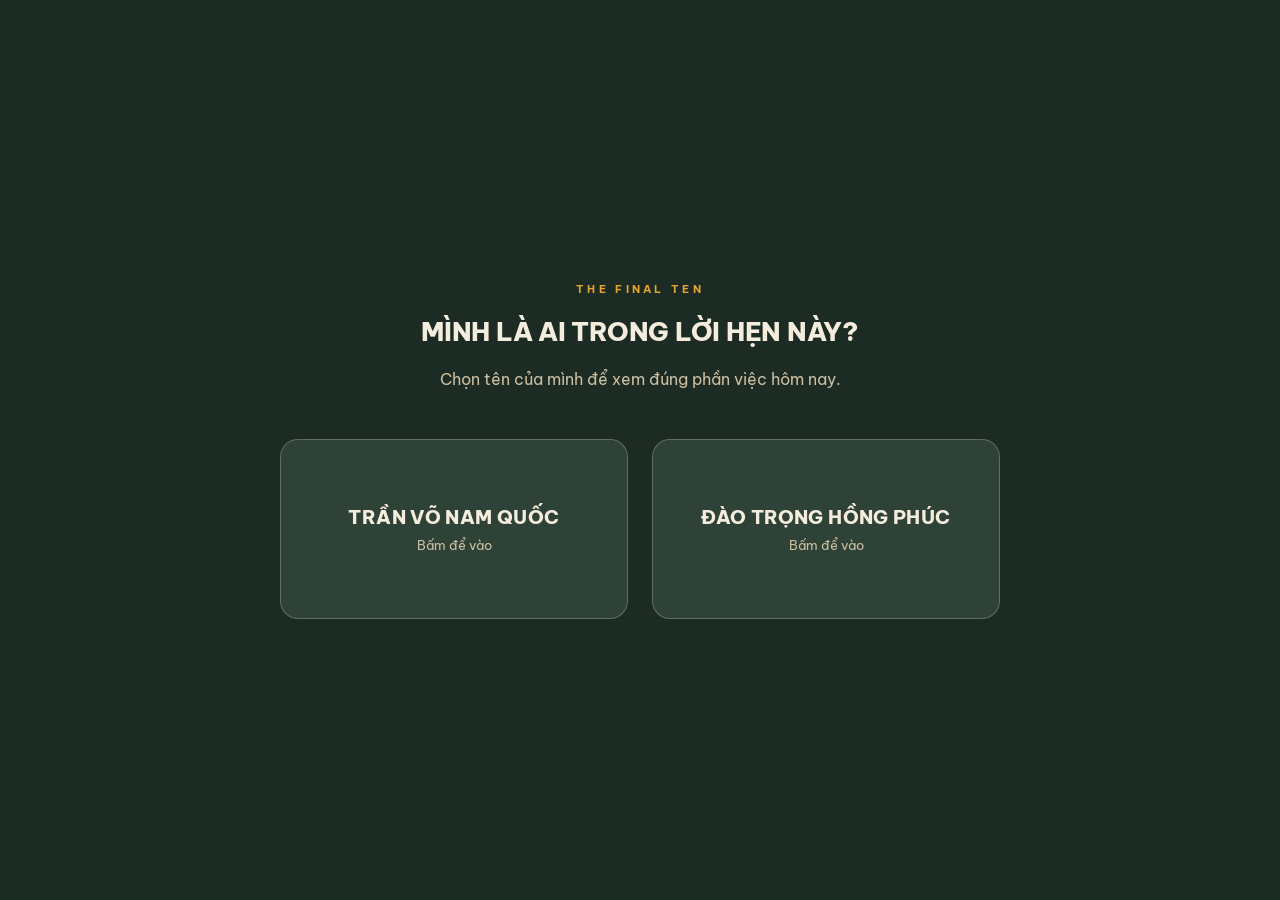
==== journal.html @ 096406b3 "Đưa web THE FINAL TEN lên" ====
<!doctype html>
<html lang="vi">
<head>
  <meta charset="UTF-8" />
  <meta name="viewport" content="width=device-width, initial-scale=1.0" />
  <title>Nhật ký · THE FINAL TEN</title>
  <link rel="stylesheet" href="css/style.css" />
</head>
<body>
  <header class="site-header" id="site-header"></header>

  <main>
    <section class="page-hero">
      <div class="wrap wrap--mid">
        <h1 id="page-title"></h1>
        <p id="page-lead"></p>
      </div>
    </section>

    <section class="section-cream" style="padding-top:0">
      <div class="wrap wrap--mid">
        <form id="journal-form" class="form-card">
          <div class="form-field">
            <label id="lbl-upload">Ảnh</label>
            <div class="upload-box" id="upload-box">
              <p id="upload-hint-text"></p>
              <input type="file" id="f-photo" accept="image/*" style="display:none" />
            </div>
            <div class="upload-preview" id="upload-preview" style="display:none">
              <img id="upload-preview-img" style="width:100%" />
            </div>
          </div>
          <div class="form-field">
            <label for="f-date">Ngày</label>
            <input type="date" id="f-date" required />
          </div>
          <div class="form-field">
            <label for="f-note" id="lbl-note">Ghi chú</label>
            <textarea id="f-note"></textarea>
            <p class="hint" id="prompt-hints"></p>
          </div>
          <button type="submit" class="btn btn-primary" id="btn-add"></button>
        </form>

        <div id="journal-list" style="margin-top:48px"></div>
      </div>
    </section>
  </main>

  <script type="module" src="js/journal.js"></script>
</body>
</html>
---- css/style.css ----
@import url("https://fonts.googleapis.com/css2?family=Be+Vietnam+Pro:wght@400;500;600;700;800;900&display=swap");

:root {
  --race-red: #ad2419;
  --race-red-dark: #7c1810;
  --race-yellow: #e8a52e;
  --race-yellow-dark: #b97e18;

  --cream: #f4ecdc;
  --cream-dim: #cdc0a2;
  --cream-soft: #e9ddc4;

  --earth: #6b4a32;
  --earth-dark: #4a3322;
  --earth-light: #8a6446;

  --forest: #2e4238;
  --forest-light: #3b5347;
  --forest-dark: #1c2b23;

  --ink: #201c16;
}

* {
  box-sizing: border-box;
}

html {
  scroll-behavior: smooth;
}

body {
  margin: 0;
  background: var(--cream);
  color: var(--ink);
  font-family: "Be Vietnam Pro", Arial, Helvetica, sans-serif;
  line-height: 1.5;
}

a {
  color: inherit;
}

img {
  max-width: 100%;
  display: block;
}

.wrap {
  max-width: 1120px;
  margin: 0 auto;
  padding: 0 20px;
}
.wrap--narrow {
  max-width: 760px;
}
.wrap--mid {
  max-width: 920px;
}

.contour-bg {
  background-image:
    repeating-radial-gradient(circle at 20% 30%, transparent 0, transparent 38px, rgba(244, 236, 220, 0.06) 39px, rgba(244, 236, 220, 0.06) 40px),
    repeating-radial-gradient(circle at 85% 70%, transparent 0, transparent 46px, rgba(244, 236, 220, 0.05) 47px, rgba(244, 236, 220, 0.05) 48px);
}

/* ---------- Header ---------- */
.site-header {
  position: sticky;
  top: 0;
  z-index: 40;
  background: rgba(32, 28, 22, 0.95);
  backdrop-filter: blur(6px);
  border-bottom: 1px solid rgba(107, 74, 50, 0.4);
  color: var(--cream);
}
.site-header .wrap {
  height: 56px;
  display: flex;
  align-items: center;
  justify-content: space-between;
  gap: 16px;
}
.site-header .brand {
  font-weight: 800;
  letter-spacing: 0.02em;
  font-size: 15px;
  text-decoration: none;
  color: var(--cream);
  white-space: nowrap;
}
.site-header nav {
  display: flex;
  gap: 20px;
  font-size: 14px;
  color: var(--cream-dim);
}
.site-header nav a {
  text-decoration: none;
  color: inherit;
}
.site-header nav a:hover,
.site-header nav a[aria-current="page"] {
  color: var(--cream);
}
.header-actions {
  display: flex;
  align-items: center;
  gap: 12px;
}
.btn-log-small {
  font-size: 13px;
  font-weight: 700;
  background: var(--race-red);
  color: var(--cream);
  padding: 7px 14px;
  border-radius: 999px;
  text-decoration: none;
  white-space: nowrap;
}
.btn-log-small:hover {
  background: var(--race-red-dark);
}
.whoami {
  font-size: 12px;
  color: var(--cream-dim);
  background: none;
  border: none;
  cursor: pointer;
  font-family: inherit;
}
.whoami:hover {
  color: var(--cream);
}
.nav-mobile {
  display: none;
}

@media (max-width: 820px) {
  .site-header nav {
    display: none;
  }
  .nav-mobile {
    display: flex;
    gap: 16px;
    font-size: 12px;
    color: var(--cream-dim);
    overflow-x: auto;
    padding: 0 20px 10px;
  }
  .nav-mobile a {
    text-decoration: none;
    color: inherit;
    white-space: nowrap;
  }
}

/* ---------- Buttons ---------- */
.btn {
  display: inline-block;
  padding: 13px 22px;
  border-radius: 999px;
  font-weight: 700;
  font-size: 14px;
  text-decoration: none;
  cursor: pointer;
  border: none;
  font-family: inherit;
}
.btn-primary {
  background: var(--race-yellow);
  color: var(--ink);
}
.btn-primary:hover {
  background: var(--race-yellow-dark);
}
.btn-outline {
  background: transparent;
  border: 1px solid rgba(244, 236, 220, 0.4);
  color: var(--cream);
}
.btn-outline:hover {
  background: rgba(244, 236, 220, 0.1);
}
.btn-outline-dark {
  background: transparent;
  border: 1px solid rgba(32, 28, 22, 0.3);
  color: var(--ink);
}
.btn-outline-dark:hover {
  background: rgba(32, 28, 22, 0.06);
}

/* ---------- Sections generic ---------- */
section {
  padding: 64px 0;
}
.section-cream { background: var(--cream); }
.section-cream-soft { background: var(--cream-soft); }
.section-forest { background: var(--forest); color: var(--cream); }
.section-forest-dark { background: var(--forest-dark); color: var(--cream); }
.section-earth-dark { background: var(--earth-dark); color: var(--cream); }
.section-ink { background: var(--ink); color: var(--cream); }
.section-red {
  background: linear-gradient(135deg, var(--race-red), var(--race-red-dark) 60%, var(--ink));
  color: var(--cream);
}

.eyebrow {
  font-size: 11px;
  letter-spacing: 0.3em;
  font-weight: 700;
  color: var(--race-yellow);
  margin: 0 0 16px;
}
h1, h2, h3 {
  font-weight: 800;
  margin: 0;
  letter-spacing: -0.01em;
}
.dim { opacity: 0.72; }

/* ---------- Hero ---------- */
.hero-inner {
  padding-top: 72px;
  padding-bottom: 88px;
  position: relative;
}
.hero-title {
  font-size: clamp(2.6rem, 7vw, 4.5rem);
  line-height: 0.95;
  margin-top: 8px;
}
.hero-subtitle {
  font-size: clamp(1.2rem, 3vw, 1.6rem);
  font-weight: 700;
  margin-top: 14px;
}
.hero-intro {
  margin-top: 28px;
  color: var(--cream-dim);
  font-size: 1.05rem;
}
.hero-intro p { margin: 2px 0; }
.countdown-label {
  font-size: 12px;
  letter-spacing: 0.2em;
  color: var(--cream-dim);
  margin: 40px 0 16px;
}
.countdown {
  display: flex;
  align-items: flex-end;
  gap: 10px;
  flex-wrap: wrap;
}
.countdown .unit {
  display: flex;
  flex-direction: column;
  align-items: center;
}
.countdown .val {
  font-size: clamp(1.8rem, 5vw, 3rem);
  font-weight: 800;
  font-variant-numeric: tabular-nums;
  line-height: 1;
}
.countdown .lbl {
  font-size: 10px;
  letter-spacing: 0.2em;
  color: var(--cream-dim);
  margin-top: 8px;
}
.countdown .colon {
  font-size: clamp(1.4rem, 3vw, 2rem);
  font-weight: 800;
  color: var(--race-yellow);
  padding-bottom: 14px;
}
.countdown-meta {
  margin-top: 24px;
  font-size: 13px;
  letter-spacing: 0.06em;
  color: var(--cream-dim);
}
.hero-cta {
  margin-top: 40px;
  display: flex;
  gap: 12px;
  flex-wrap: wrap;
}
.hero-flex {
  display: flex;
  align-items: center;
  justify-content: space-between;
  gap: 48px;
}
.hero-text {
  max-width: 640px;
  flex-shrink: 1;
}
.hero-visual {
  flex-shrink: 0;
  width: 220px;
  aspect-ratio: 1 / 2;
  border-radius: 18px;
  overflow: hidden;
  box-shadow: 0 20px 60px rgba(0,0,0,0.4);
  outline: 1px solid rgba(244,236,220,0.2);
  opacity: 0.92;
}
.hero-visual img {
  width: 100%;
  height: 100%;
  object-fit: cover;
}
@media (max-width: 980px) {
  .hero-visual { display: none; }
}

/* ---------- Time banner ---------- */
.time-banner p:first-child {
  font-size: 1.3rem;
  font-weight: 800;
  margin-bottom: 8px;
}
.time-banner p.body {
  color: var(--cream-dim);
}

/* ---------- Promise section ---------- */
.promise-body {
  text-align: center;
  color: var(--earth-dark);
  font-size: 1.05rem;
  line-height: 1.75;
}
.promise-body p { margin: 0 0 20px; }
.promise-quote {
  font-weight: 800;
  font-style: italic;
  color: var(--ink);
  font-size: 1.15rem;
}
.promise-closing {
  margin-top: 32px;
  font-weight: 700;
  color: var(--ink);
}

/* ---------- Dual dashboard ---------- */
.dual-grid {
  display: flex;
  gap: 32px;
  margin-top: 44px;
  align-items: stretch;
}
.runner-card {
  flex: 1;
  background: var(--cream-soft);
  border: 1px solid rgba(107,74,50,0.15);
  border-radius: 18px;
  padding: 30px;
}
.runner-card h3 {
  font-size: 1.15rem;
  margin-bottom: 26px;
}
.stat-grid {
  display: grid;
  grid-template-columns: 1fr 1fr;
  gap: 20px;
}
.stat-grid dt {
  font-size: 11px;
  letter-spacing: 0.1em;
  font-weight: 700;
  color: var(--earth);
  margin: 0 0 4px;
}
.stat-grid dd {
  font-size: 1.4rem;
  font-weight: 800;
  margin: 0;
}
.divider-v {
  width: 1px;
  background: rgba(107,74,50,0.2);
}
@media (max-width: 760px) {
  .dual-grid { flex-direction: column; }
  .divider-v { display: none; }
}

/* ---------- Today task ---------- */
.today-card {
  margin-top: 40px;
  background: var(--forest-light);
  border-radius: 18px;
  padding: 32px;
}
.today-card .label {
  font-size: 11px;
  letter-spacing: 0.15em;
  font-weight: 700;
  color: var(--race-yellow);
  margin-bottom: 8px;
}
.today-card .title {
  font-size: 1.25rem;
  font-weight: 800;
}
.today-card .body {
  margin-top: 8px;
  color: var(--cream-dim);
}
.today-card .meta {
  margin-top: 6px;
  font-size: 14px;
  color: var(--cream-dim);
}
.today-card .actions {
  margin-top: 22px;
  display: flex;
  gap: 12px;
  flex-wrap: wrap;
}

/* ---------- Weekly promises ---------- */
.week-grid {
  display: grid;
  grid-template-columns: 1fr 1fr;
  gap: 32px;
  margin-top: 40px;
}
.week-col-title {
  font-weight: 800;
  font-size: 14px;
  letter-spacing: 0.02em;
  margin-bottom: 12px;
}
.week-row {
  display: flex;
  align-items: center;
  justify-content: space-between;
  background: var(--cream);
  border-radius: 10px;
  padding: 10px 16px;
  margin-bottom: 8px;
}
.week-row .day {
  font-size: 12px;
  font-weight: 700;
  color: var(--earth);
  width: 32px;
}
.status-pill {
  display: inline-flex;
  align-items: center;
  padding: 3px 10px;
  border-radius: 999px;
  font-size: 11px;
  font-weight: 700;
  letter-spacing: 0.03em;
  white-space: nowrap;
}
.status-upcoming { background: var(--cream-soft); color: var(--earth); }
.status-unlogged { background: rgba(232,165,46,0.25); color: var(--earth-dark); }
.status-completed { background: var(--forest); color: var(--cream); }
.status-adjusted { background: rgba(107,74,50,0.25); color: var(--earth-dark); }
.status-recovery { background: rgba(107,74,50,0.25); color: var(--earth-dark); }
.status-missed { background: rgba(173,36,25,0.15); color: var(--race-red-dark); }
.week-footer {
  margin-top: 32px;
  text-align: center;
  color: var(--earth-dark);
}
@media (max-width: 700px) {
  .week-grid { grid-template-columns: 1fr; }
}

/* ---------- Road to Nui Dinh ---------- */
.road-scroll {
  margin-top: 48px;
  overflow-x: auto;
  padding-bottom: 8px;
}
.road-track {
  display: flex;
  align-items: flex-start;
  min-width: max-content;
}
.road-step {
  display: flex;
  align-items: flex-start;
}
.road-dot-col {
  display: flex;
  flex-direction: column;
  align-items: center;
  width: 120px;
}
.road-dot {
  width: 15px;
  height: 15px;
  border-radius: 50%;
  border: 2px solid var(--cream-dim);
  background: transparent;
}
.road-dot.done {
  background: var(--race-yellow);
  border-color: var(--race-yellow);
}
.road-step-title {
  margin-top: 10px;
  font-size: 11px;
  text-align: center;
  color: var(--cream-dim);
  line-height: 1.4;
  padding: 0 4px;
}
.road-step-title.done {
  color: var(--cream);
  font-weight: 700;
}
.road-line {
  height: 2px;
  width: 40px;
  margin-top: 7px;
  background: rgba(205,192,162,0.3);
}
.road-line.done { background: var(--race-yellow); }
.road-callout {
  margin-top: 36px;
  background: var(--forest-light);
  border-radius: 16px;
  padding: 22px 26px;
  max-width: 460px;
}
.road-callout .title { font-weight: 800; }
.road-callout .body { margin-top: 4px; color: var(--cream-dim); font-size: 14px; }

/* ---------- Numbers ---------- */
.numbers-top {
  display: flex;
  align-items: center;
  gap: 32px;
  margin-top: 36px;
  flex-wrap: wrap;
}
.numbers-days {
  font-size: 3.4rem;
  font-weight: 800;
  color: var(--race-red);
  line-height: 1;
}
.numbers-days-label {
  font-size: 11px;
  letter-spacing: 0.12em;
  font-weight: 700;
  color: var(--earth);
  margin-top: 4px;
}
.numbers-chart-lead {
  font-style: italic;
  color: var(--earth-dark);
}
table.metrics {
  margin-top: 40px;
  width: 100%;
  border-collapse: collapse;
}
table.metrics th, table.metrics td {
  text-align: left;
  padding: 12px 8px;
  border-top: 1px solid rgba(107,74,50,0.15);
}
table.metrics thead th {
  border-top: none;
  font-size: 14px;
  font-weight: 800;
}
table.metrics td:first-child, table.metrics th:first-child {
  font-size: 11px;
  letter-spacing: 0.08em;
  color: var(--earth);
  font-weight: 700;
}
.test-compare {
  margin-top: 48px;
  background: var(--forest);
  color: var(--cream);
  border-radius: 18px;
  padding: 30px;
}
.test-compare .label {
  font-size: 11px;
  letter-spacing: 0.15em;
  font-weight: 700;
  color: var(--race-yellow);
  margin-bottom: 24px;
}
.test-vs-row {
  display: flex;
  align-items: center;
  justify-content: center;
  gap: 40px;
  flex-wrap: wrap;
}
.test-vs-row .side { text-align: center; }
.test-vs-row .name { font-size: 14px; font-weight: 700; }
.test-vs-row .val { font-size: 1.3rem; font-weight: 800; margin-top: 4px; }
.test-vs-row .date { font-size: 12px; color: var(--cream-dim); margin-top: 2px; }
.test-vs-row .vs { font-size: 1.4rem; font-weight: 800; color: var(--race-yellow); }
.test-line {
  margin-top: 22px;
  text-align: center;
  font-style: italic;
  color: var(--cream-dim);
  font-size: 14px;
}

/* ---------- Journal ---------- */
.journal-lead p { margin: 8px 0; color: var(--cream-dim); }
.journal-grid {
  margin-top: 36px;
  display: grid;
  grid-template-columns: repeat(3, 1fr);
  gap: 18px;
}
.journal-card {
  background: rgba(107,74,50,0.3);
  border-radius: 12px;
  overflow: hidden;
}
.journal-card img {
  width: 100%;
  height: 160px;
  object-fit: cover;
}
.journal-card .pad { padding: 14px; }
.journal-card .meta { font-size: 12px; color: var(--cream-dim); }
.journal-card .note { margin-top: 8px; font-size: 14px; }
.journal-empty { margin-top: 36px; font-style: italic; color: var(--cream-dim); }
.journal-archive {
  margin-top: 44px;
  border-top: 1px solid rgba(244,236,220,0.15);
  padding-top: 28px;
}
.journal-archive .cap { font-size: 12px; color: var(--cream-dim); }
.journal-archive .explain { margin-top: 4px; font-style: italic; color: var(--cream-dim); font-size: 14px; max-width: 520px; }
.journal-archive a { margin-top: 10px; display: inline-block; font-size: 14px; font-weight: 700; color: var(--race-yellow); text-decoration: none; }
.journal-archive a:hover { text-decoration: underline; }
@media (max-width: 700px) {
  .journal-grid { grid-template-columns: 1fr; }
}

/* ---------- Race day ---------- */
.schedule-row {
  display: flex;
  gap: 18px;
  align-items: baseline;
  border-bottom: 1px solid rgba(244,236,220,0.15);
  padding-bottom: 12px;
  margin-bottom: 12px;
}
.schedule-row .time {
  font-size: 1.05rem;
  font-weight: 800;
  color: var(--race-yellow);
  width: 130px;
  flex-shrink: 0;
  font-variant-numeric: tabular-nums;
}
.race-specs {
  margin-top: 28px;
  display: flex;
  gap: 24px;
  flex-wrap: wrap;
  font-size: 13px;
  letter-spacing: 0.04em;
  color: var(--cream-dim);
}
.race-closing {
  margin-top: 40px;
  text-align: center;
  font-weight: 700;
  font-style: italic;
}

/* ---------- Closing ---------- */
.closing-title {
  font-size: clamp(1.3rem, 3vw, 2rem);
  line-height: 1.3;
}
.closing-footer {
  margin-top: 48px;
  font-size: 11px;
  letter-spacing: 0.2em;
  color: rgba(244,236,220,0.5);
}

/* ---------- Lightbox ---------- */
.lightbox-overlay {
  position: fixed;
  inset: 0;
  background: rgba(0,0,0,0.85);
  display: none;
  align-items: center;
  justify-content: center;
  padding: 20px;
  z-index: 100;
}
.lightbox-overlay.open { display: flex; }
.lightbox-box { position: relative; max-width: 720px; width: 100%; }
.lightbox-box img { width: 100%; border-radius: 8px; }
.lightbox-close {
  position: absolute;
  top: -14px;
  right: -14px;
  width: 32px;
  height: 32px;
  border-radius: 50%;
  background: #fff;
  color: #000;
  border: none;
  font-weight: 800;
  font-size: 18px;
  cursor: pointer;
}
.lightbox-credit { margin-top: 10px; text-align: center; font-size: 12px; color: rgba(255,255,255,0.6); }

/* ---------- Forms ---------- */
.form-field { margin-bottom: 20px; }
.form-field label {
  display: block;
  font-size: 13px;
  font-weight: 700;
  color: var(--earth-dark);
  margin-bottom: 6px;
}
.form-field .hint {
  font-size: 12px;
  color: var(--earth);
  margin-top: 4px;
}
.form-field input[type="text"],
.form-field input[type="number"],
.form-field input[type="date"],
.form-field input[type="url"],
.form-field select,
.form-field textarea {
  width: 100%;
  padding: 11px 14px;
  border-radius: 10px;
  border: 1px solid rgba(107,74,50,0.3);
  background: var(--cream);
  font-family: inherit;
  font-size: 14px;
  color: var(--ink);
}
.form-field textarea { min-height: 90px; resize: vertical; }
.form-grid-2 {
  display: grid;
  grid-template-columns: 1fr 1fr;
  gap: 20px;
}
@media (max-width: 640px) {
  .form-grid-2 { grid-template-columns: 1fr; }
}
.upload-box {
  border: 2px dashed rgba(107,74,50,0.35);
  border-radius: 14px;
  padding: 28px;
  text-align: center;
  color: var(--earth);
  cursor: pointer;
  background: var(--cream-soft);
}
.upload-box:hover { background: #e2d5b8; }
.upload-preview { margin-top: 14px; max-height: 220px; border-radius: 10px; overflow: hidden; }
.form-card {
  background: var(--cream-soft);
  border-radius: 20px;
  padding: 32px;
  margin-top: 32px;
  border: 1px solid rgba(107,74,50,0.15);
}
.form-message {
  margin-top: 16px;
  padding: 14px 18px;
  border-radius: 10px;
  font-size: 14px;
}
.form-message.success { background: rgba(46,66,56,0.12); color: var(--forest); }
.form-message.error { background: rgba(173,36,25,0.1); color: var(--race-red-dark); }

/* ---------- Generic page header ---------- */
.page-hero {
  padding: 56px 0 40px;
  background: var(--forest-dark);
  color: var(--cream);
}
.page-hero h1 { font-size: clamp(1.6rem, 4vw, 2.4rem); }
.page-hero p { margin-top: 12px; color: var(--cream-dim); max-width: 620px; }
.filters {
  display: flex;
  gap: 10px;
  margin-top: 20px;
}
.filters button {
  font-family: inherit;
  font-size: 13px;
  font-weight: 700;
  padding: 8px 16px;
  border-radius: 999px;
  border: 1px solid rgba(244,236,220,0.3);
  background: transparent;
  color: var(--cream-dim);
  cursor: pointer;
}
.filters button.active {
  background: var(--race-yellow);
  color: var(--ink);
  border-color: var(--race-yellow);
}

/* ---------- Plan list ---------- */
.plan-day {
  background: var(--cream-soft);
  border-radius: 14px;
  padding: 18px 22px;
  margin-bottom: 12px;
  display: flex;
  align-items: center;
  justify-content: space-between;
  gap: 16px;
  flex-wrap: wrap;
}
.plan-day .date-col { font-size: 12px; font-weight: 700; color: var(--earth); width: 130px; }
.plan-day .info { flex: 1; min-width: 180px; }
.plan-day .name { font-weight: 700; }
.plan-day .detail { font-size: 13px; color: var(--earth); margin-top: 2px; }

/* ---------- Login ---------- */
.login-wrap {
  min-height: 100vh;
  display: flex;
  align-items: center;
  justify-content: center;
  background: var(--forest-dark);
  padding: 60px 20px;
}
.login-card {
  width: 100%;
  max-width: 720px;
}
.login-title {
  text-align: center;
  font-size: 1.6rem;
  color: var(--cream);
  margin-bottom: 8px;
}
.login-sub {
  text-align: center;
  color: var(--cream-dim);
  margin-bottom: 48px;
}
.login-grid {
  display: grid;
  grid-template-columns: 1fr 1fr;
  gap: 24px;
}
.login-btn {
  height: 180px;
  border-radius: 18px;
  border: 1px solid rgba(244,236,220,0.25);
  background: var(--forest);
  color: var(--cream);
  font-family: inherit;
  cursor: pointer;
  display: flex;
  flex-direction: column;
  align-items: center;
  justify-content: center;
  gap: 8px;
}
.login-btn:hover { background: var(--forest-light); }
.login-btn .name { font-size: 1.2rem; font-weight: 800; letter-spacing: 0.02em; }
.login-btn .hint { font-size: 13px; color: var(--cream-dim); }
@media (max-width: 600px) {
  .login-grid { grid-template-columns: 1fr; }
}

/* ---------- Admin ---------- */
.admin-section {
  background: var(--cream-soft);
  border-radius: 16px;
  padding: 24px;
  margin-bottom: 28px;
}
.admin-section h2 { font-size: 1.05rem; margin-bottom: 16px; }
.admin-row {
  display: flex;
  gap: 12px;
  align-items: center;
  margin-bottom: 10px;
  flex-wrap: wrap;
}
.admin-row input, .admin-row select {
  padding: 8px 10px;
  border-radius: 8px;
  border: 1px solid rgba(107,74,50,0.3);
  font-family: inherit;
  font-size: 13px;
}
.admin-row .grow { flex: 1; min-width: 120px; }
.btn-small {
  font-size: 12px;
  padding: 7px 12px;
  border-radius: 8px;
  border: none;
  cursor: pointer;
  font-family: inherit;
  font-weight: 700;
}
.btn-small.save { background: var(--forest); color: var(--cream); }
.btn-small.danger { background: rgba(173,36,25,0.1); color: var(--race-red-dark); }
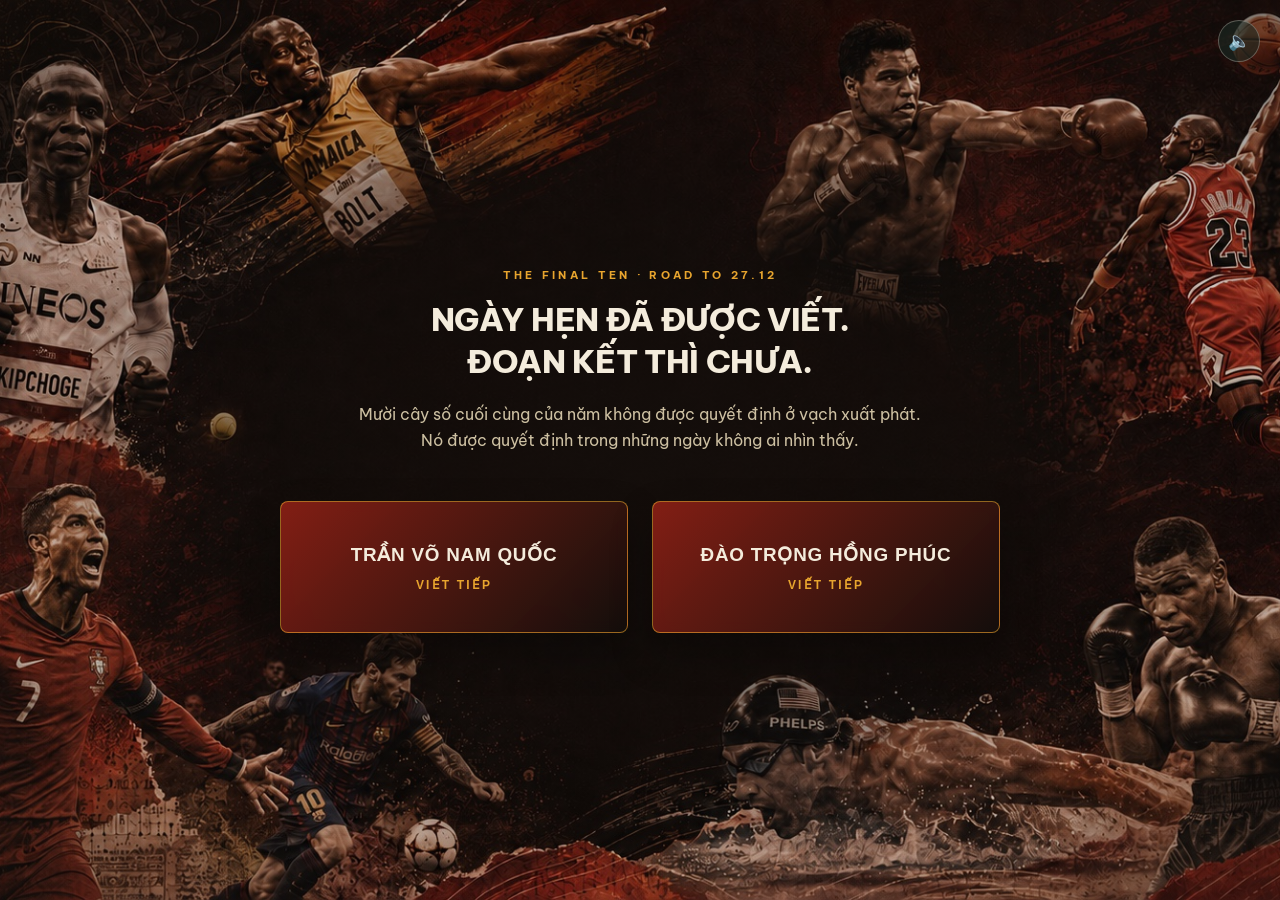
==== commit a16886bb: "ok" ====
--- a/journal.html
+++ b/journal.html
@@ -10,7 +10,7 @@
   <header class="site-header" id="site-header"></header>
 
   <main>
-    <section class="page-hero">
+    <section class="page-hero page-hero--red contour-bg">
       <div class="wrap wrap--mid">
         <h1 id="page-title"></h1>
         <p id="page-lead"></p>
--- a/css/style.css
+++ b/css/style.css
@@ -801,6 +801,9 @@
   background: var(--forest-dark);
   color: var(--cream);
 }
+.page-hero--red {
+  background: linear-gradient(135deg, var(--race-red), var(--race-red-dark) 60%, var(--ink));
+}
 .page-hero h1 { font-size: clamp(1.6rem, 4vw, 2.4rem); }
 .page-hero p { margin-top: 12px; color: var(--cream-dim); max-width: 620px; }
 .filters {
@@ -841,14 +844,146 @@
 .plan-day .info { flex: 1; min-width: 180px; }
 .plan-day .name { font-weight: 700; }
 .plan-day .detail { font-size: 13px; color: var(--earth); margin-top: 2px; }
+.plan-day .detail.note { color: var(--earth-light); }
+.plan-source-note {
+  margin: 0 0 16px;
+  font-size: 13px;
+  color: var(--earth);
+}
+.plan-source-note.error {
+  color: var(--race-red-dark);
+}
+
+/* ---------- Mindset ---------- */
+.mindset-add-card,
+.mindset-empty,
+.featured-video,
+.video-card {
+  background: var(--cream-soft);
+  border: 1px solid rgba(107, 74, 50, 0.16);
+  border-radius: 8px;
+}
+.mindset-add-card {
+  padding: 24px;
+  margin-bottom: 28px;
+  display: grid;
+  gap: 18px;
+}
+.mindset-add-card h2,
+.mindset-section-title h2,
+.featured-copy h2 {
+  margin: 0;
+}
+.mindset-add-card p,
+.mindset-section-title p,
+.featured-copy p,
+.mindset-empty p {
+  color: var(--earth);
+  margin: 6px 0 0;
+}
+.mindset-form {
+  display: grid;
+  grid-template-columns: 1fr 1.4fr auto;
+  gap: 12px;
+}
+.mindset-form input {
+  min-width: 0;
+  padding: 12px 14px;
+  border-radius: 8px;
+  border: 1px solid rgba(107, 74, 50, 0.28);
+  background: var(--cream);
+  color: var(--ink);
+  font: inherit;
+}
+.featured-video {
+  display: grid;
+  grid-template-columns: minmax(0, 1.7fr) minmax(220px, 0.8fr);
+  gap: 24px;
+  padding: 24px;
+  align-items: center;
+}
+.featured-frame,
+.video-thumb {
+  aspect-ratio: 16 / 9;
+  overflow: hidden;
+  border-radius: 8px;
+  background: var(--ink);
+}
+.featured-frame iframe,
+.video-thumb iframe {
+  width: 100%;
+  height: 100%;
+  border: 0;
+  display: block;
+}
+.mindset-empty {
+  padding: 36px;
+  margin-bottom: 28px;
+}
+.mindset-empty h2 {
+  margin: 6px 0 0;
+}
+.mindset-section-title {
+  margin: 32px 0 16px;
+}
+.video-grid {
+  display: grid;
+  grid-template-columns: repeat(2, minmax(0, 1fr));
+  gap: 20px;
+}
+.video-card {
+  overflow: hidden;
+}
+.video-thumb {
+  width: 100%;
+  border: 0;
+  cursor: pointer;
+  padding: 0;
+}
+.video-card-body {
+  padding: 18px;
+}
+.video-card-body h3 {
+  margin: 0;
+  font-size: 1rem;
+}
+.video-card-actions {
+  display: flex;
+  gap: 12px;
+  margin-top: 14px;
+}
+.video-card-actions button {
+  border: 0;
+  background: transparent;
+  color: var(--race-red-dark);
+  cursor: pointer;
+  font: inherit;
+  font-size: 13px;
+  font-weight: 800;
+  padding: 0;
+}
+@media (max-width: 760px) {
+  .mindset-form,
+  .featured-video,
+  .video-grid {
+    grid-template-columns: 1fr;
+  }
+}
 
 /* ---------- Login ---------- */
 .login-wrap {
+  position: relative;
   min-height: 100vh;
   display: flex;
   align-items: center;
   justify-content: center;
-  background: var(--forest-dark);
+  background-color: var(--forest-dark);
+  background-image:
+    radial-gradient(ellipse at center, rgba(20, 15, 12, 0.8) 0%, rgba(20, 15, 12, 0.55) 38%, rgba(20, 15, 12, 0.2) 68%, rgba(20, 15, 12, 0.55) 100%),
+    url("../assets/login-bg.jpg");
+  background-size: cover, cover;
+  background-position: center, center;
+  background-repeat: no-repeat, no-repeat;
   padding: 60px 20px;
 }
 .login-card {
@@ -857,12 +992,14 @@
 }
 .login-title {
   text-align: center;
-  font-size: 1.6rem;
-  color: var(--cream);
-  margin-bottom: 8px;
+  font-size: clamp(1.5rem, 4vw, 2rem);
+  line-height: 1.3;
+  color: var(--cream);
+  margin-bottom: 20px;
 }
 .login-sub {
   text-align: center;
+  line-height: 1.6;
   color: var(--cream-dim);
   margin-bottom: 48px;
 }
@@ -871,11 +1008,36 @@
   grid-template-columns: 1fr 1fr;
   gap: 24px;
 }
+.sound-toggle {
+  position: absolute;
+  top: 20px;
+  right: 20px;
+  width: 42px;
+  height: 42px;
+  border-radius: 50%;
+  border: 1px solid rgba(244, 236, 220, 0.3);
+  background: rgba(28, 43, 35, 0.6);
+  color: var(--cream);
+  font-size: 18px;
+  cursor: pointer;
+  display: flex;
+  align-items: center;
+  justify-content: center;
+  z-index: 5;
+}
+.sound-toggle:hover {
+  background: rgba(28, 43, 35, 0.85);
+}
 .login-btn {
-  height: 180px;
-  border-radius: 18px;
-  border: 1px solid rgba(244,236,220,0.25);
-  background: var(--forest);
+  min-height: 132px;
+  border-radius: 8px;
+  border: 1px solid rgba(232, 165, 46, 0.58);
+  background:
+    linear-gradient(135deg, rgba(173, 36, 25, 0.72), rgba(20, 15, 12, 0.76)),
+    rgba(20, 15, 12, 0.68);
+  box-shadow: 0 20px 42px rgba(0, 0, 0, 0.28);
+  backdrop-filter: blur(7px);
+  -webkit-backdrop-filter: blur(7px);
   color: var(--cream);
   font-family: inherit;
   cursor: pointer;
@@ -883,11 +1045,36 @@
   flex-direction: column;
   align-items: center;
   justify-content: center;
-  gap: 8px;
-}
-.login-btn:hover { background: var(--forest-light); }
-.login-btn .name { font-size: 1.2rem; font-weight: 800; letter-spacing: 0.02em; }
-.login-btn .hint { font-size: 13px; color: var(--cream-dim); }
+  gap: 12px;
+  padding: 22px;
+  text-transform: uppercase;
+  transition: transform 0.2s, background-color 0.2s, border-color 0.2s, box-shadow 0.2s;
+}
+.login-btn:hover {
+  transform: translateY(-2px);
+  background:
+    linear-gradient(135deg, rgba(173, 36, 25, 0.86), rgba(42, 18, 13, 0.82)),
+    rgba(20, 15, 12, 0.75);
+  border-color: rgba(232, 165, 46, 0.9);
+  box-shadow: 0 26px 54px rgba(0, 0, 0, 0.36);
+}
+.login-btn:focus-visible {
+  outline: 3px solid rgba(232, 165, 46, 0.72);
+  outline-offset: 4px;
+}
+.login-btn .name {
+  font-size: clamp(1rem, 2vw, 1.18rem);
+  font-weight: 900;
+  letter-spacing: 0.04em;
+  color: var(--cream);
+  text-align: center;
+}
+.login-btn .hint {
+  font-size: 12px;
+  font-weight: 900;
+  letter-spacing: 0.18em;
+  color: var(--race-yellow);
+}
 @media (max-width: 600px) {
   .login-grid { grid-template-columns: 1fr; }
 }
@@ -900,6 +1087,11 @@
   margin-bottom: 28px;
 }
 .admin-section h2 { font-size: 1.05rem; margin-bottom: 16px; }
+.admin-help {
+  margin: -8px 0 18px;
+  font-size: 13px;
+  color: var(--earth);
+}
 .admin-row {
   display: flex;
   gap: 12px;
